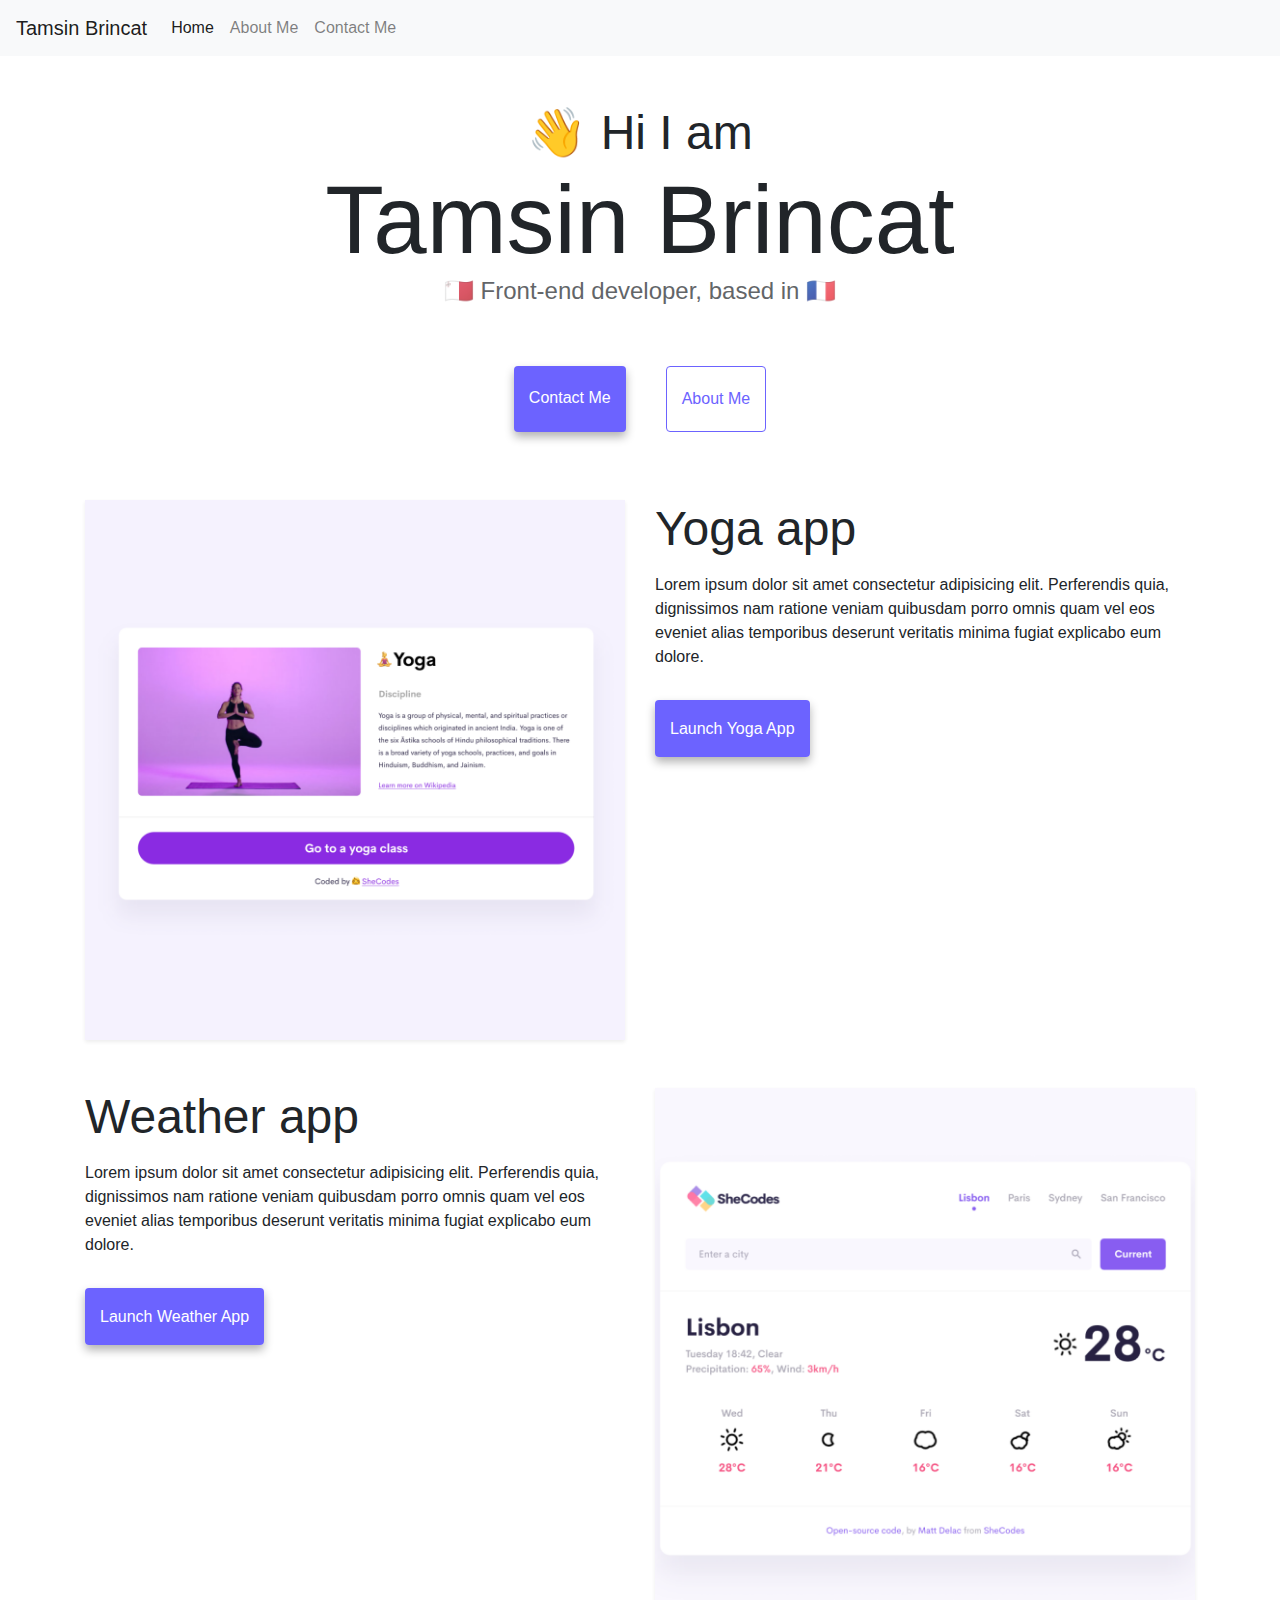
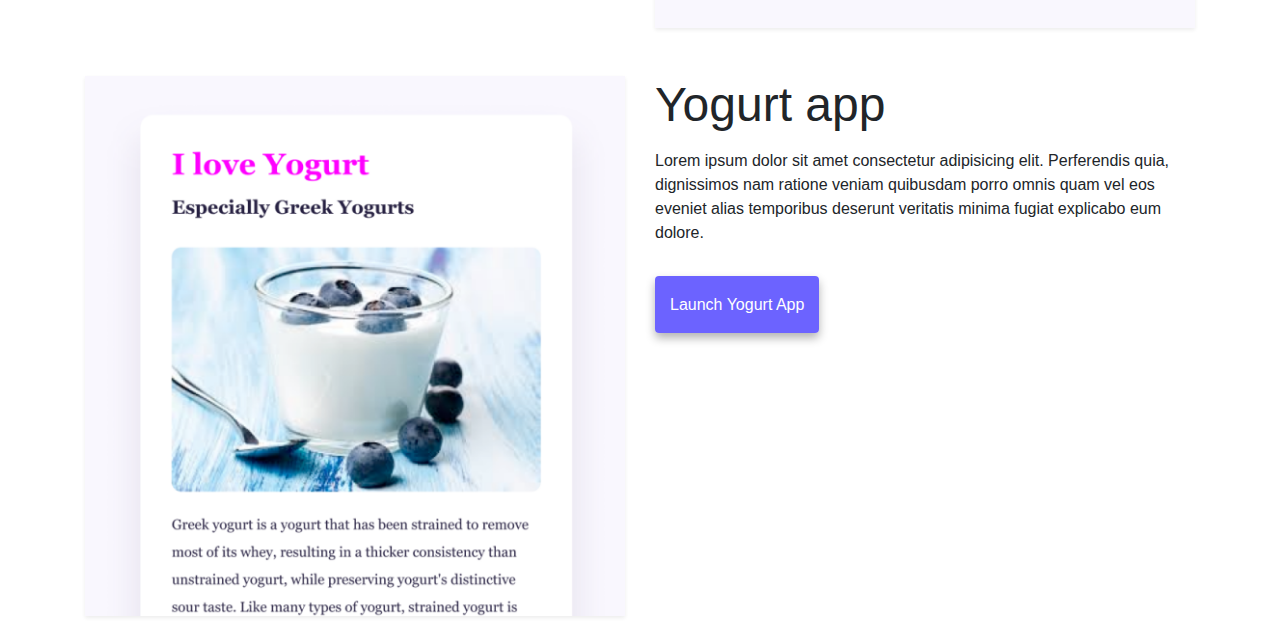
==== index.html @ c4be10b5 "Copied code from Codesandbox, updated absolute links, made it seo friendly" ====
<!DOCTYPE html>
<html lang="en">
  <head>
    <meta charset="UTF-8" />
    <meta http-equiv="X-UA-Compatible" content="IE=edge" />
    <meta name="viewport" content="width=device-width, initial-scale=1.0" />
    <meta
      name="description"
      content="Tamsin Brincat: Learn more about her projects"
    />
    <title>Tamsin Brincat - Front-end Developer</title>
    <link
      rel="stylesheet"
      href="https://cdn.jsdelivr.net/npm/bootstrap@4.3.1/dist/css/bootstrap.min.css"
      integrity="sha384-ggOyR0iXCbMQv3Xipma34MD+dH/1fQ784/j6cY/iJTQUOhcWr7x9JvoRxT2MZw1T"
      crossorigin="anonymous"
    />
    <script
      src="https://code.jquery.com/jquery-3.3.1.slim.min.js"
      integrity="sha384-q8i/X+965DzO0rT7abK41JStQIAqVgRVzpbzo5smXKp4YfRvH+8abtTE1Pi6jizo"
      crossorigin="anonymous"
    ></script>
    <script
      src="https://cdn.jsdelivr.net/npm/popper.js@1.14.7/dist/umd/popper.min.js"
      integrity="sha384-UO2eT0CpHqdSJQ6hJty5KVphtPhzWj9WO1clHTMGa3JDZwrnQq4sF86dIHNDz0W1"
      crossorigin="anonymous"
    ></script>
    <script
      src="https://cdn.jsdelivr.net/npm/bootstrap@4.3.1/dist/js/bootstrap.min.js"
      integrity="sha384-JjSmVgyd0p3pXB1rRibZUAYoIIy6OrQ6VrjIEaFf/nJGzIxFDsf4x0xIM+B07jRM"
      crossorigin="anonymous"
    ></script>
    <link rel="stylesheet" href="/styles/app.css" />
  </head>
  <body>
    <nav class="navbar sticky-top navbar-expand-lg navbar-light bg-light w-100">
      <a class="navbar-brand" href="#">Tamsin Brincat</a>
      <button
        class="navbar-toggler"
        type="button"
        data-toggle="collapse"
        data-target="#navbarNav"
        aria-controls="navbarNav"
        aria-expanded="false"
        aria-label="Toggle navigation"
      >
        <span class="navbar-toggler-icon"></span>
      </button>
      <div class="collapse navbar-collapse" id="navbarNav">
        <ul class="navbar-nav">
          <li class="nav-item active">
            <a class="nav-link" href="/"
              >Home <span class="sr-only">(current)</span></a
            >
          </li>
          <li class="nav-item">
            <a class="nav-link" href="/about.html">About Me</a>
          </li>
          <li class="nav-item">
            <a class="nav-link" href="/about.html#contact">Contact Me</a>
          </li>
        </ul>
      </div>
    </nav>

    <br />
    <h2 class="mt-4">👋 Hi I am</h2>
    <h1>Tamsin Brincat</h1>
    <h3>🇲🇹 Front-end developer, based in 🇫🇷</h3>
    <div class="navigation-links pb-5">
      <a href="/about.html#contact" class="contact-link" title="Contact Me"
        >Contact me</a
      >
      <a href="/about.html" class="about-link" title="Learn More">About me</a>
    </div>
    <div class="container">
      <div class="row mb-5">
        <div class="col-md-6">
          <img
            src="/images/yoga.png"
            alt="yoga app"
            class="img-fluid border-rounded shadow-sm"
          />
        </div>
        <div class="col-md-6">
          <h2 class="mb-3 text-left">Yoga app</h2>
          <div class="mb-4">
            Lorem ipsum dolor sit amet consectetur adipisicing elit. Perferendis
            quia, dignissimos nam ratione veniam quibusdam porro omnis quam vel
            eos eveniet alias temporibus deserunt veritatis minima fugiat
            explicabo eum dolore.
          </div>
          <br />
          <a href="#" class="primary-link" title="Yoga App">
            Launch Yoga App
          </a>
        </div>
      </div>
      <div class="row mb-5">
        <div class="col-md-6 mb-5">
          <h2 class="mb-3 text-left">Weather app</h2>
          <div class="mb-4">
            Lorem ipsum dolor sit amet consectetur adipisicing elit. Perferendis
            quia, dignissimos nam ratione veniam quibusdam porro omnis quam vel
            eos eveniet alias temporibus deserunt veritatis minima fugiat
            explicabo eum dolore.
          </div>
          <br />
          <a href="#" class="primary-link" title="Weather App">
            Launch Weather App
          </a>
        </div>
        <div class="col-md-6">
          <img
            src="/images/weather.png"
            alt="Weather app"
            class="img-fluid border-rounded shadow-sm"
          />
        </div>
      </div>
      <div class="row mb-3">
        <div class="col-md-6">
          <img
            src="/images/yogurt.png"
            alt="Yogurt App"
            class="img-fluid border-rounded shadow-sm"
          />
        </div>
        <div class="col-md-6">
          <h2 class="mb-3 text-left">Yogurt app</h2>
          <div class="mb-4">
            Lorem ipsum dolor sit amet consectetur adipisicing elit. Perferendis
            quia, dignissimos nam ratione veniam quibusdam porro omnis quam vel
            eos eveniet alias temporibus deserunt veritatis minima fugiat
            explicabo eum dolore.
          </div>
          <br />
          <a href="#" class="primary-link" title="Yogurt App">
            Launch Yogurt App
          </a>
        </div>
      </div>
    </div>
  </body>
</html>
---- styles/app.css ----
:root {
  --primary-color: #6c63ff;
  --secondary-color: #f5f2fe;
  --box-shadow: 0 5px 10px rgba(0, 0, 0, 0.3);
}

body {
  width: 100%;
}

h1,
h2,
h3 {
  text-align: center;
  margin: 0;
}

h1 {
  font-size: 96px;
}

h2 {
  font-size: 48px;
}

h3 {
  font-size: 24px;
  opacity: 0.7;
}

p {
  padding: 20px;
  border-radius: 4px;
  font-size: 18px;
  line-height: 1.5;
  text-align: center;
}

.navigation-links {
  display: flex;
  margin-top: 40px;
  justify-content: center;
}

.navigation-links a {
  margin: 20px;
  border-radius: 4px;
  padding: 20px 15px;
  text-decoration: none;
  text-transform: capitalize;
}

.contact-link {
  background: var(--primary-color);
  box-shadow: var(--box-shadow);
  color: white;
}

.about-link {
  color: var(--primary-color);
  border: 1px solid var(--primary-color);
}

.homepage-link {
  color: var(--primary-color);
  text-align: center;
  display: block;
}

.about-paragraphs {
  display: flex;
  margin: 30px 0;
}

.about-paragraphs p {
  margin: 10px;
}

.email-link {
  display: flex;
  justify-content: center;
  color: var(--primary-color);
  font-size: 28px;
  text-decoration: none;
}

.email-link:hover {
  text-decoration: underline;
}
.primary-link {
  border-radius: 4px;
  padding: 20px 15px;
  text-decoration: none;
  text-transform: capitalize;
  background: var(--primary-color);
  box-shadow: var(--box-shadow);
  color: white;
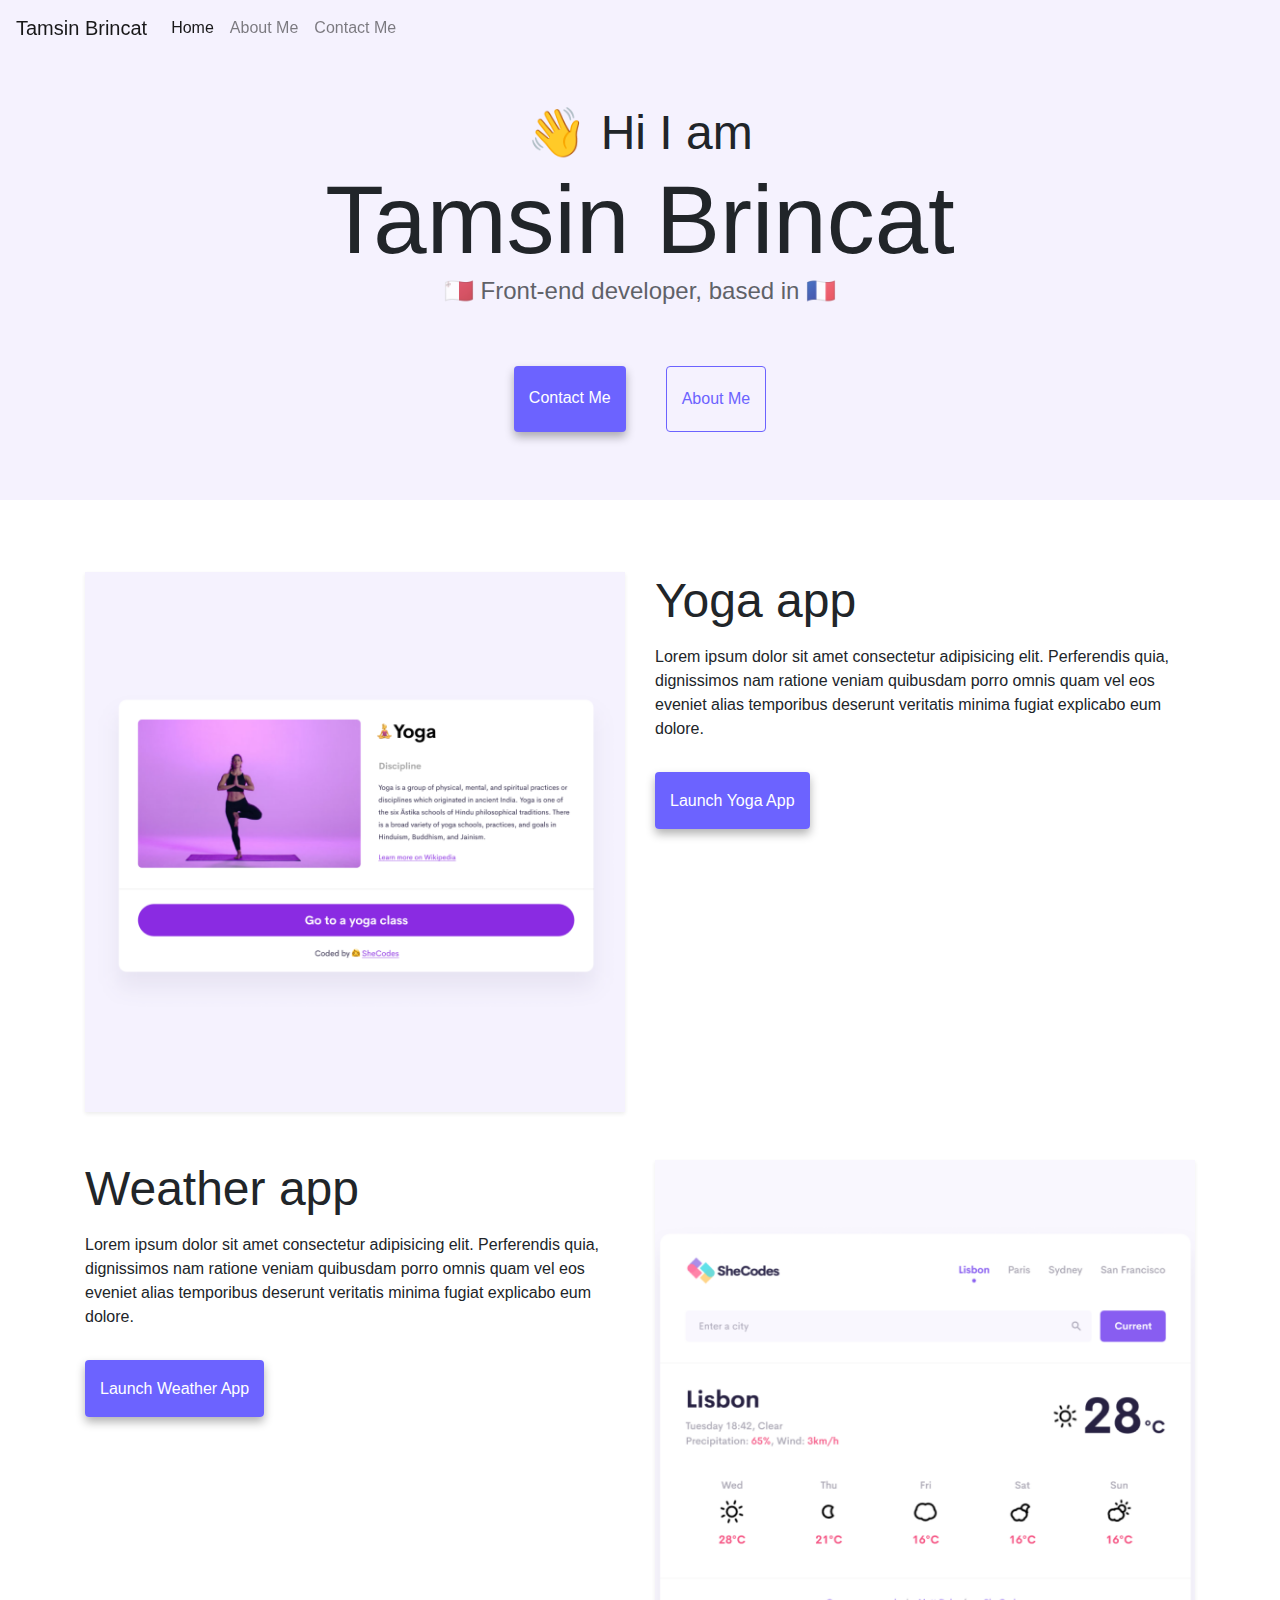
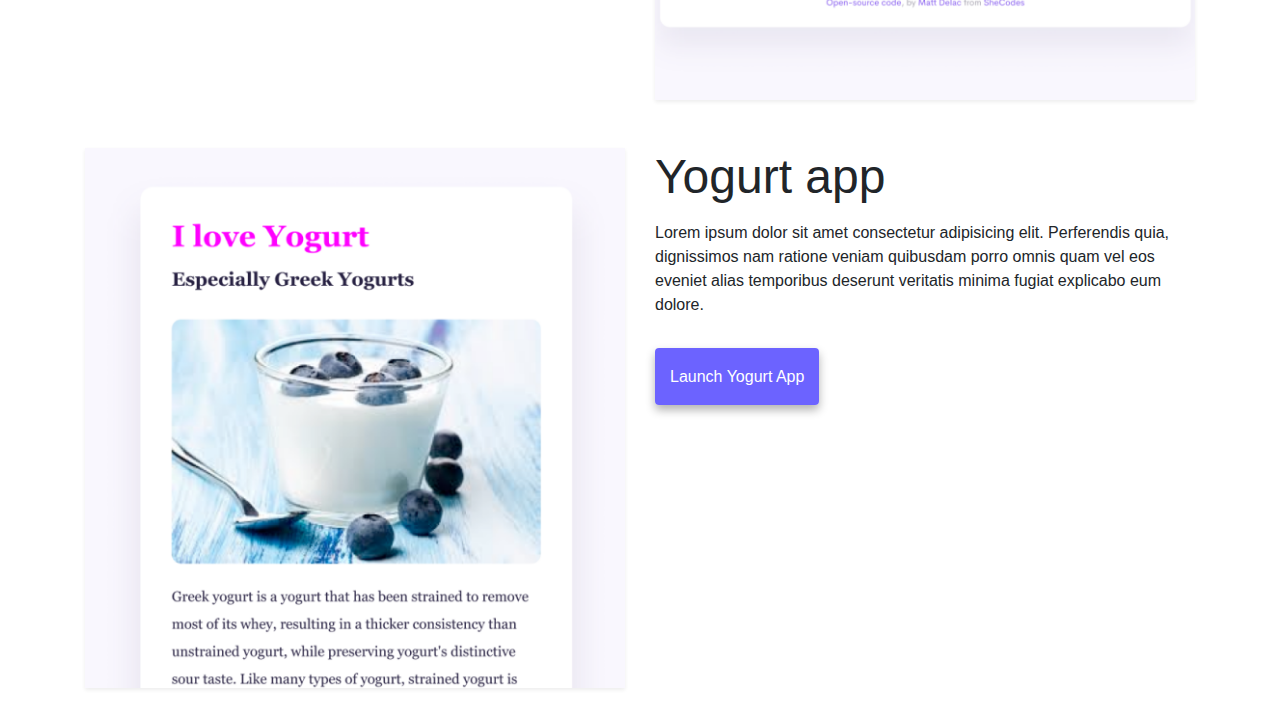
==== commit 8988a1a9: "Changed hero color" ====
--- a/index.html
+++ b/index.html
@@ -33,111 +33,116 @@
     <link rel="stylesheet" href="/styles/app.css" />
   </head>
   <body>
-    <nav class="navbar sticky-top navbar-expand-lg navbar-light bg-light w-100">
-      <a class="navbar-brand" href="#">Tamsin Brincat</a>
-      <button
-        class="navbar-toggler"
-        type="button"
-        data-toggle="collapse"
-        data-target="#navbarNav"
-        aria-controls="navbarNav"
-        aria-expanded="false"
-        aria-label="Toggle navigation"
-      >
-        <span class="navbar-toggler-icon"></span>
-      </button>
-      <div class="collapse navbar-collapse" id="navbarNav">
-        <ul class="navbar-nav">
-          <li class="nav-item active">
-            <a class="nav-link" href="/"
-              >Home <span class="sr-only">(current)</span></a
-            >
-          </li>
-          <li class="nav-item">
-            <a class="nav-link" href="/about.html">About Me</a>
-          </li>
-          <li class="nav-item">
-            <a class="nav-link" href="/about.html#contact">Contact Me</a>
-          </li>
-        </ul>
+    <section class="hero">
+      <nav class="navbar sticky-top navbar-expand-lg navbar-light w-100">
+        <a class="navbar-brand" href="#">Tamsin Brincat</a>
+        <button
+          class="navbar-toggler"
+          type="button"
+          data-toggle="collapse"
+          data-target="#navbarNav"
+          aria-controls="navbarNav"
+          aria-expanded="false"
+          aria-label="Toggle navigation"
+        >
+          <span class="navbar-toggler-icon"></span>
+        </button>
+        <div class="collapse navbar-collapse" id="navbarNav">
+          <ul class="navbar-nav">
+            <li class="nav-item active">
+              <a class="nav-link" href="/"
+                >Home <span class="sr-only">(current)</span></a
+              >
+            </li>
+            <li class="nav-item">
+              <a class="nav-link" href="/about.html">About Me</a>
+            </li>
+            <li class="nav-item">
+              <a class="nav-link" href="/about.html#contact">Contact Me</a>
+            </li>
+          </ul>
+        </div>
+      </nav>
+
+      <br />
+      <h2 class="mt-4">👋 Hi I am</h2>
+      <h1>Tamsin Brincat</h1>
+      <h3>🇲🇹 Front-end developer, based in 🇫🇷</h3>
+      <div class="navigation-links pb-5">
+        <a href="/about.html#contact" class="contact-link" title="Contact Me"
+          >Contact me</a
+        >
+        <a href="/about.html" class="about-link" title="Learn More">About me</a>
       </div>
-    </nav>
-
+    </section>
     <br />
-    <h2 class="mt-4">👋 Hi I am</h2>
-    <h1>Tamsin Brincat</h1>
-    <h3>🇲🇹 Front-end developer, based in 🇫🇷</h3>
-    <div class="navigation-links pb-5">
-      <a href="/about.html#contact" class="contact-link" title="Contact Me"
-        >Contact me</a
-      >
-      <a href="/about.html" class="about-link" title="Learn More">About me</a>
-    </div>
     <div class="container">
-      <div class="row mb-5">
-        <div class="col-md-6">
-          <img
-            src="/images/yoga.png"
-            alt="yoga app"
-            class="img-fluid border-rounded shadow-sm"
-          />
+      <div class="content mt-5">
+        <div class="row mb-5">
+          <div class="col-md-6">
+            <img
+              src="/images/yoga.png"
+              alt="yoga app"
+              class="img-fluid border-rounded shadow-sm"
+            />
+          </div>
+          <div class="col-md-6">
+            <h2 class="mb-3 text-left">Yoga app</h2>
+            <div class="mb-4 content-text">
+              Lorem ipsum dolor sit amet consectetur adipisicing elit.
+              Perferendis quia, dignissimos nam ratione veniam quibusdam porro
+              omnis quam vel eos eveniet alias temporibus deserunt veritatis
+              minima fugiat explicabo eum dolore.
+            </div>
+            <br />
+            <a href="#" class="primary-link" title="Yoga App">
+              Launch Yoga App
+            </a>
+          </div>
         </div>
-        <div class="col-md-6">
-          <h2 class="mb-3 text-left">Yoga app</h2>
-          <div class="mb-4">
-            Lorem ipsum dolor sit amet consectetur adipisicing elit. Perferendis
-            quia, dignissimos nam ratione veniam quibusdam porro omnis quam vel
-            eos eveniet alias temporibus deserunt veritatis minima fugiat
-            explicabo eum dolore.
+        <div class="row mb-5">
+          <div class="col-md-6">
+            <h2 class="mb-3 text-left">Weather app</h2>
+            <div class="mb-4 content-text">
+              Lorem ipsum dolor sit amet consectetur adipisicing elit.
+              Perferendis quia, dignissimos nam ratione veniam quibusdam porro
+              omnis quam vel eos eveniet alias temporibus deserunt veritatis
+              minima fugiat explicabo eum dolore.
+            </div>
+            <br />
+            <a href="#" class="primary-link" title="Weather App">
+              Launch Weather App
+            </a>
           </div>
-          <br />
-          <a href="#" class="primary-link" title="Yoga App">
-            Launch Yoga App
-          </a>
+          <div class="col-md-6">
+            <img
+              src="/images/weather.png"
+              alt="Weather app"
+              class="img-fluid border-rounded shadow-sm"
+            />
+          </div>
         </div>
-      </div>
-      <div class="row mb-5">
-        <div class="col-md-6 mb-5">
-          <h2 class="mb-3 text-left">Weather app</h2>
-          <div class="mb-4">
-            Lorem ipsum dolor sit amet consectetur adipisicing elit. Perferendis
-            quia, dignissimos nam ratione veniam quibusdam porro omnis quam vel
-            eos eveniet alias temporibus deserunt veritatis minima fugiat
-            explicabo eum dolore.
+        <div class="row mb-3">
+          <div class="col-md-6">
+            <img
+              src="/images/yogurt.png"
+              alt="Yogurt App"
+              class="img-fluid border-rounded shadow-sm"
+            />
           </div>
-          <br />
-          <a href="#" class="primary-link" title="Weather App">
-            Launch Weather App
-          </a>
-        </div>
-        <div class="col-md-6">
-          <img
-            src="/images/weather.png"
-            alt="Weather app"
-            class="img-fluid border-rounded shadow-sm"
-          />
-        </div>
-      </div>
-      <div class="row mb-3">
-        <div class="col-md-6">
-          <img
-            src="/images/yogurt.png"
-            alt="Yogurt App"
-            class="img-fluid border-rounded shadow-sm"
-          />
-        </div>
-        <div class="col-md-6">
-          <h2 class="mb-3 text-left">Yogurt app</h2>
-          <div class="mb-4">
-            Lorem ipsum dolor sit amet consectetur adipisicing elit. Perferendis
-            quia, dignissimos nam ratione veniam quibusdam porro omnis quam vel
-            eos eveniet alias temporibus deserunt veritatis minima fugiat
-            explicabo eum dolore.
+          <div class="col-md-6">
+            <h2 class="mb-3 text-left">Yogurt app</h2>
+            <div class="mb-4 content-text">
+              Lorem ipsum dolor sit amet consectetur adipisicing elit.
+              Perferendis quia, dignissimos nam ratione veniam quibusdam porro
+              omnis quam vel eos eveniet alias temporibus deserunt veritatis
+              minima fugiat explicabo eum dolore.
+            </div>
+            <br />
+            <a href="#" class="primary-link" title="Yogurt App">
+              Launch Yogurt App
+            </a>
           </div>
-          <br />
-          <a href="#" class="primary-link" title="Yogurt App">
-            Launch Yogurt App
-          </a>
         </div>
       </div>
     </div>
--- a/styles/app.css
+++ b/styles/app.css
@@ -87,6 +87,9 @@
 .email-link:hover {
   text-decoration: underline;
 }
+.hero {
+  background-color: #f5f2fe;
+}
 .primary-link {
   border-radius: 4px;
   padding: 20px 15px;
@@ -95,3 +98,32 @@
   background: var(--primary-color);
   box-shadow: var(--box-shadow);
   color: white;
+}
+@media (max-width: 670px) {
+  h1 {
+    font-size: 80px;
+  }
+  h2 {
+    font-size: 38px;
+  }
+
+  h3 {
+    font-size: 20px;
+  }
+  .content img {
+    display: none;
+  }
+  .content .content-text {
+    text-align: center;
+  }
+  .content h2 {
+    text-align: center !important;
+  }
+  .content .primary-link {
+    display: block;
+    text-align: center;
+  }
+  .content .weather-section {
+    margin-bottom: 0 !important;
+  }
+}
